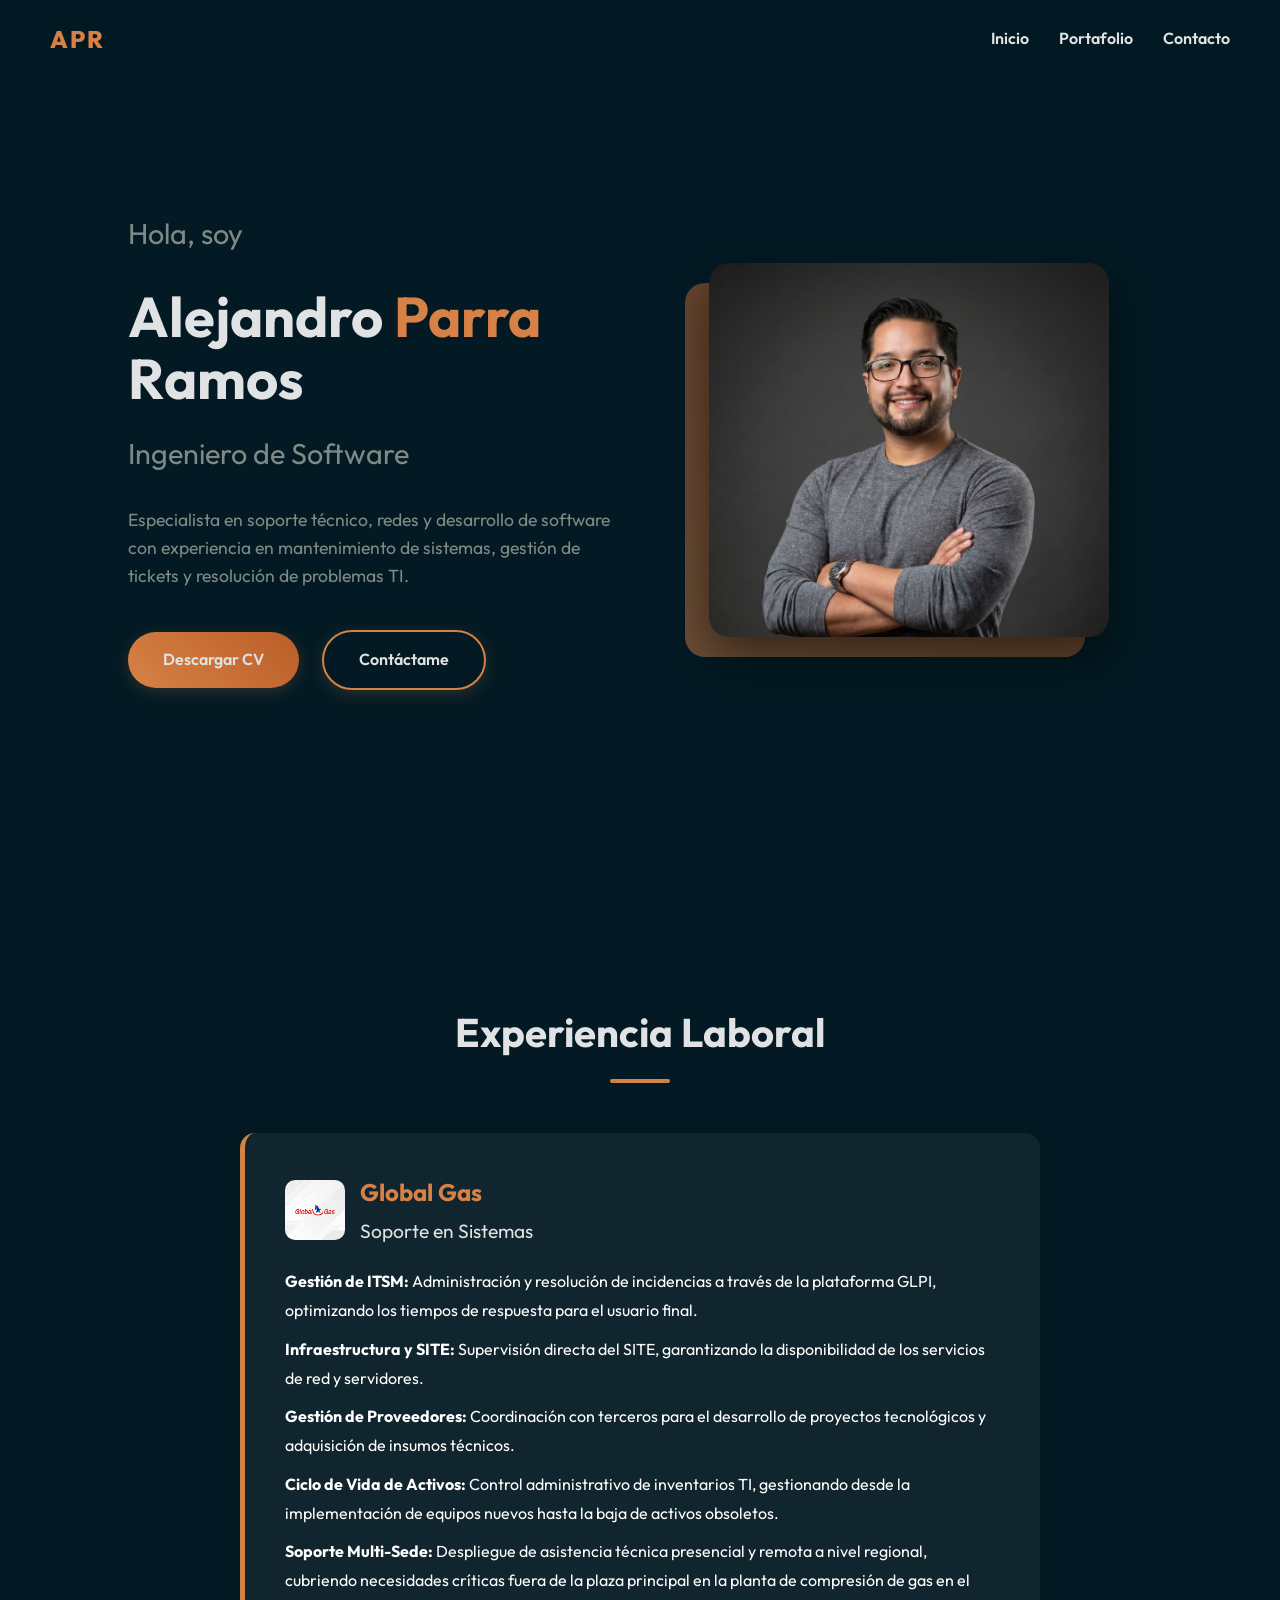
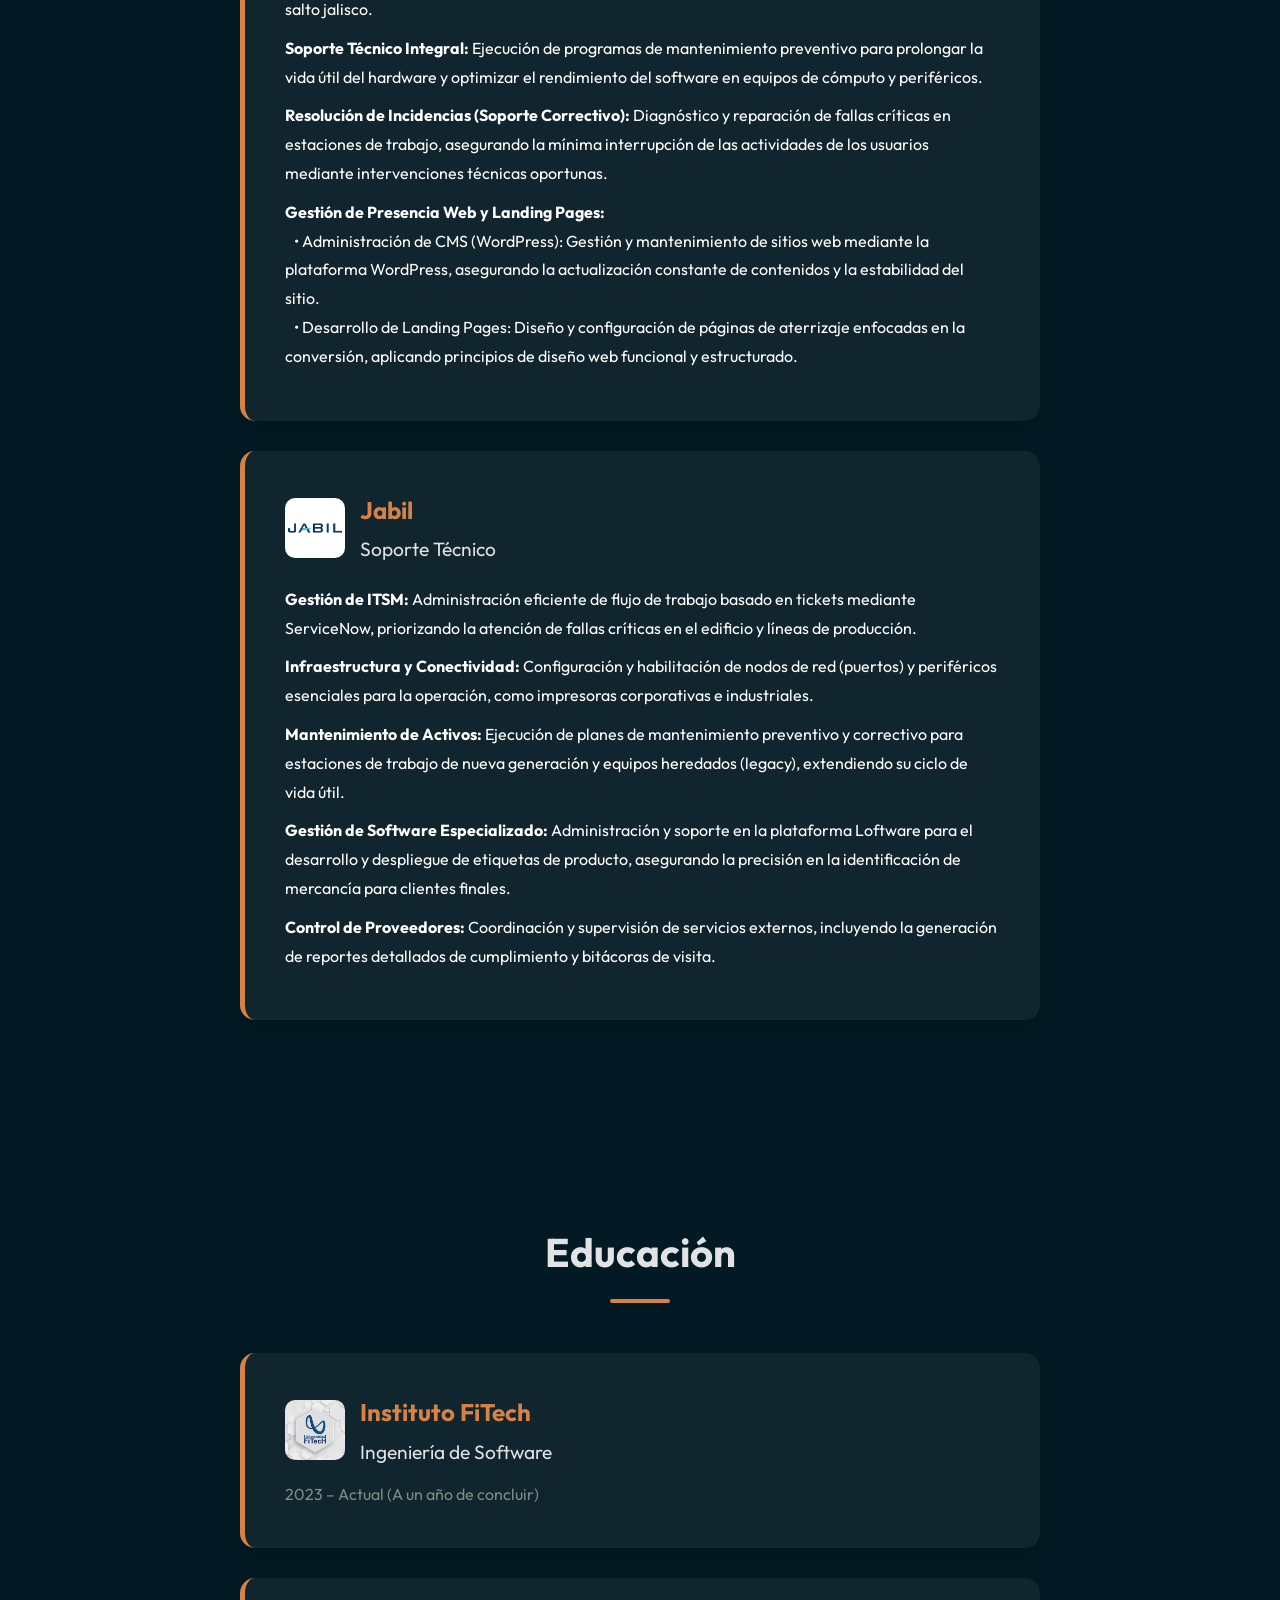
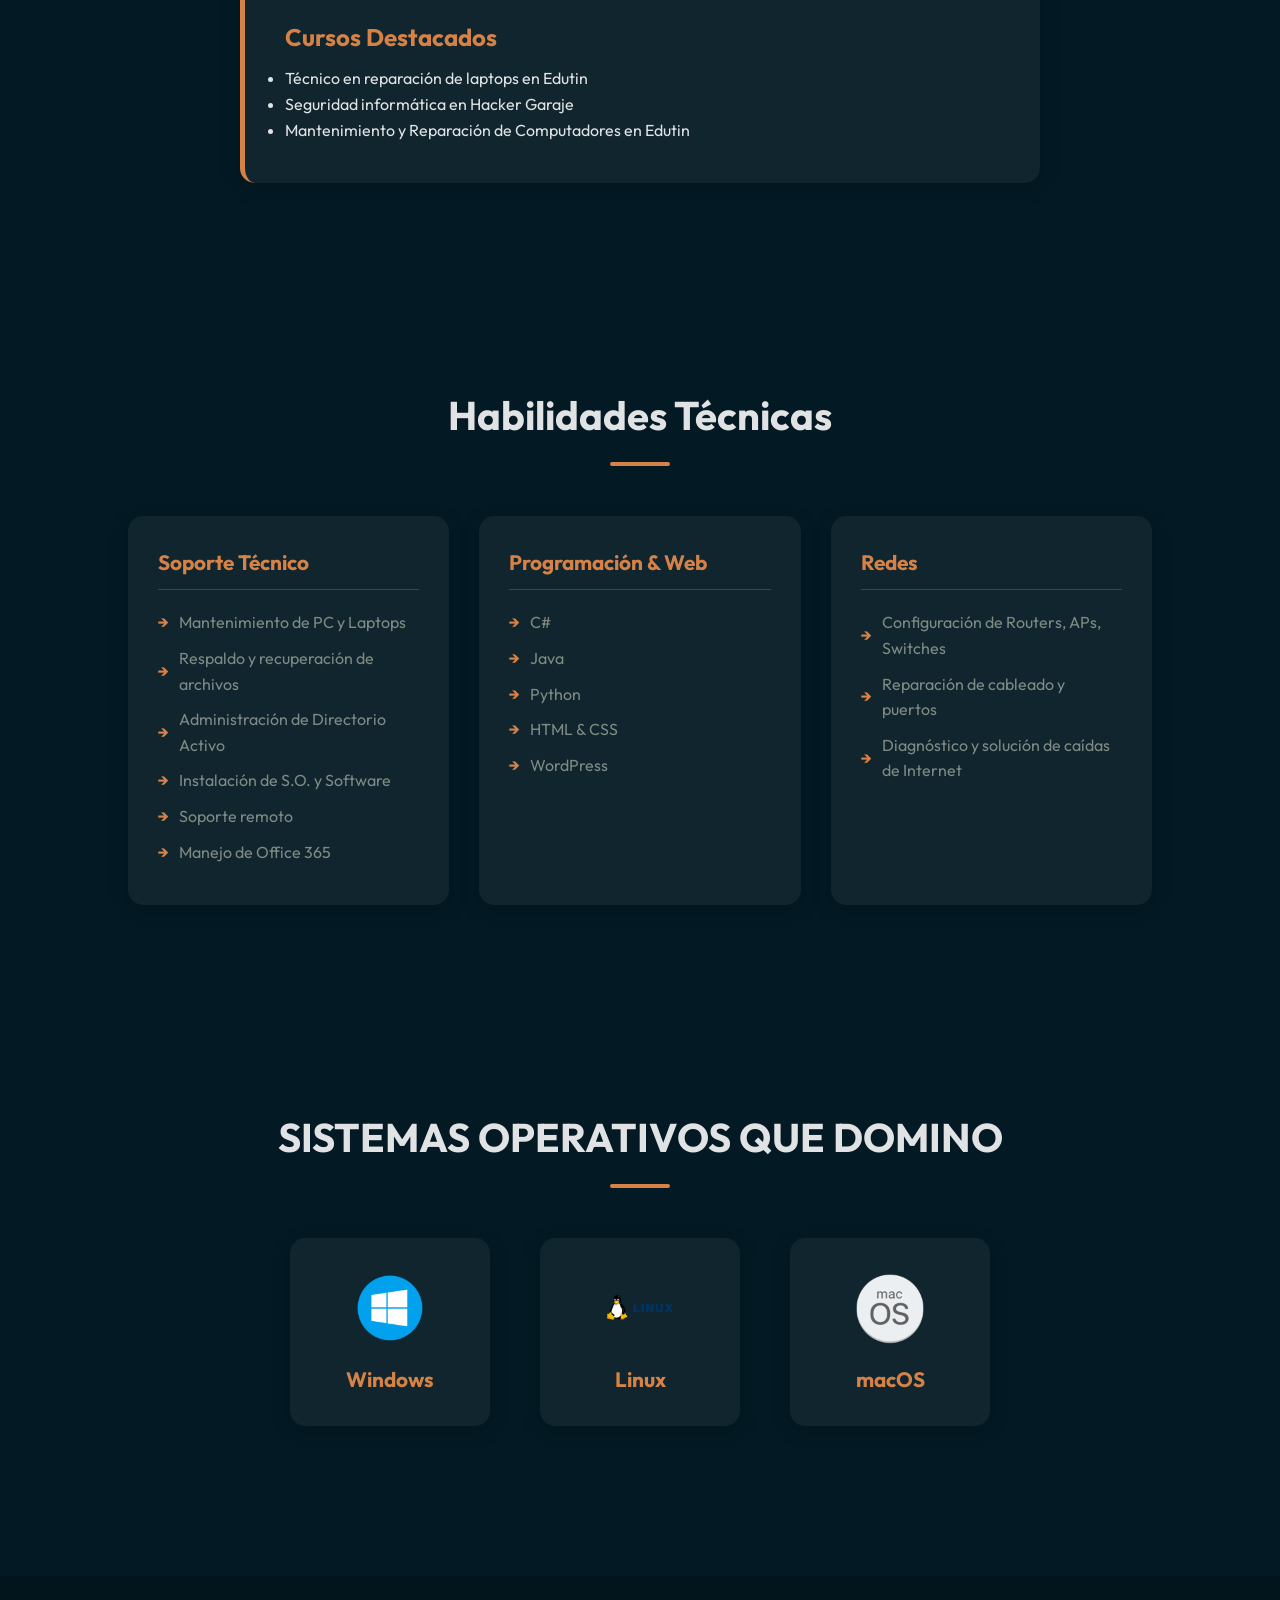
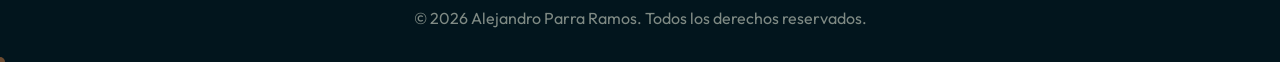
==== index.html @ 52eac0b2 "Add files via upload" ====
<!DOCTYPE html>
<html lang="es">

<head>
    <meta charset="UTF-8">
    <meta name="viewport" content="width=device-width, initial-scale=1.0">
    <title>Alejandro Parra Ramos | Ing. Software</title>
    <link rel="stylesheet" href="styles.css">
    <meta name="description" content="Curriculum Vitae y Portafolio de Alejandro Parra Ramos, Ingeniero de Software.">
</head>

<body>

    <!-- Navegación -->
    <header class="header">
        <a href="index.html" class="logo">APR</a>
        <nav class="nav">
            <a href="index.html">Inicio</a>
            <a href="proyectos.html">Portafolio</a>
            <a href="contacto.html">Contacto</a>
        </nav>
    </header>

    <!-- Hero Section -->
    <section class="hero" id="inicio">
        <div class="hero-content reveal-left">
            <h2>Hola, soy</h2>
            <h1>Alejandro <span>Parra</span> Ramos</h1>
            <h2>Ingeniero de Software</h2>
            <p>
                Especialista en soporte técnico, redes y desarrollo de software con experiencia
                en mantenimiento de sistemas, gestión de tickets y resolución de problemas TI.
            </p>
            <div class="hero-btns">
                <a href="media/AlejandroParraCV.pdf" download class="btn">Descargar CV</a>
                <a href="contacto.html" class="btn btn-outline">Contáctame</a>
            </div>
        </div>
        <div class="hero-image reveal-right">
            <img src="media/yo.jpeg" alt="Alejandro Parra Ramos">
        </div>
    </section>

    <!-- Experiencia Laboral -->
    <section class="section" id="experiencia">
        <h2 class="section-title reveal">Experiencia Laboral</h2>
        <div class="timeline">

            <div class="card reveal">
                <div style="display: flex; align-items: center; gap: 15px; margin-bottom: 20px;">
                    <img src="media/globalgas.jpg" alt="Global Gas"
                        style="width: 60px; height: 60px; border-radius: 10px; object-fit: cover;">
                    <div>
                        <h3 style="margin-bottom: 5px;">Global Gas</h3>
                        <h4 style="margin-bottom: 0;">Soporte en Sistemas</h4>
                    </div>
                </div>
                <ul style="color: #FFFFFF; list-style-type: none; margin-left: 0; line-height: 1.8;">
                    <li style="margin-bottom: 10px;"><strong>Gestión de ITSM:</strong> Administración y resolución de
                        incidencias a través de la plataforma GLPI, optimizando los tiempos de respuesta para el usuario
                        final.</li>
                    <li style="margin-bottom: 10px;"><strong>Infraestructura y SITE:</strong> Supervisión directa del
                        SITE, garantizando la disponibilidad de los servicios de red y servidores.</li>
                    <li style="margin-bottom: 10px;"><strong>Gestión de Proveedores:</strong> Coordinación con terceros
                        para el desarrollo de proyectos tecnológicos y adquisición de insumos técnicos.</li>
                    <li style="margin-bottom: 10px;"><strong>Ciclo de Vida de Activos:</strong> Control administrativo
                        de inventarios TI, gestionando desde la implementación de equipos nuevos hasta la baja de
                        activos obsoletos.</li>
                    <li style="margin-bottom: 10px;"><strong>Soporte Multi-Sede:</strong> Despliegue de asistencia
                        técnica presencial y remota a nivel regional, cubriendo necesidades críticas fuera de la plaza
                        principal en la planta de compresión de gas en el salto jalisco.</li>
                    <li style="margin-bottom: 10px;"><strong>Soporte Técnico Integral:</strong> Ejecución de programas
                        de mantenimiento preventivo para prolongar la vida útil del hardware y optimizar el rendimiento
                        del software en equipos de cómputo y periféricos.</li>
                    <li style="margin-bottom: 10px;"><strong>Resolución de Incidencias (Soporte Correctivo):</strong>
                        Diagnóstico y reparación de fallas críticas en estaciones de trabajo, asegurando la mínima
                        interrupción de las actividades de los usuarios mediante intervenciones técnicas oportunas.</li>
                    <li style="margin-bottom: 10px;"><strong>Gestión de Presencia Web y Landing Pages:</strong><br>
                        &nbsp;&nbsp;&nbsp;• Administración de CMS (WordPress): Gestión y mantenimiento de sitios web
                        mediante la plataforma WordPress, asegurando la actualización constante de contenidos y la
                        estabilidad del sitio.<br>
                        &nbsp;&nbsp;&nbsp;• Desarrollo de Landing Pages: Diseño y configuración de páginas de aterrizaje
                        enfocadas en la conversión, aplicando principios de diseño web funcional y estructurado.
                    </li>
                </ul>
            </div>

            <div class="card reveal">
                <div style="display: flex; align-items: center; gap: 15px; margin-bottom: 20px;">
                    <img src="media/jabil.png" alt="Jabil"
                        style="width: 60px; height: 60px; border-radius: 10px; object-fit: cover;">
                    <div>
                        <h3 style="margin-bottom: 5px;">Jabil</h3>
                        <h4 style="margin-bottom: 0;">Soporte Técnico</h4>
                    </div>
                </div>
                <ul style="color: #FFFFFF; list-style-type: none; margin-left: 0; line-height: 1.8;">
                    <li style="margin-bottom: 10px;"><strong>Gestión de ITSM:</strong> Administración eficiente de flujo
                        de trabajo basado en tickets mediante ServiceNow, priorizando la atención de fallas críticas en
                        el edificio y líneas de producción.</li>
                    <li style="margin-bottom: 10px;"><strong>Infraestructura y Conectividad:</strong> Configuración y
                        habilitación de nodos de red (puertos) y periféricos esenciales para la operación, como
                        impresoras corporativas e industriales.</li>
                    <li style="margin-bottom: 10px;"><strong>Mantenimiento de Activos:</strong> Ejecución de planes de
                        mantenimiento preventivo y correctivo para estaciones de trabajo de nueva generación y equipos
                        heredados (legacy), extendiendo su ciclo de vida útil.</li>
                    <li style="margin-bottom: 10px;"><strong>Gestión de Software Especializado:</strong> Administración
                        y soporte en la plataforma Loftware para el desarrollo y despliegue de etiquetas de producto,
                        asegurando la precisión en la identificación de mercancía para clientes finales.</li>
                    <li style="margin-bottom: 10px;"><strong>Control de Proveedores:</strong> Coordinación y supervisión
                        de servicios externos, incluyendo la generación de reportes detallados de cumplimiento y
                        bitácoras de visita.</li>
                </ul>
            </div>

        </div>
    </section>

    <!-- Educación y Cursos -->
    <section class="section" id="educacion">
        <h2 class="section-title reveal">Educación</h2>
        <div class="timeline">
            <div class="card reveal">
                <div style="display: flex; align-items: center; gap: 15px; margin-bottom: 15px;">
                    <img src="media/fitech.jpg" alt="Instituto FiTech"
                        style="width: 60px; height: 60px; border-radius: 10px; object-fit: cover;">
                    <div>
                        <h3 style="margin-bottom: 5px;">Instituto FiTech</h3>
                        <h4 style="margin-bottom: 0;">Ingeniería de Software</h4>
                    </div>
                </div>
                <p>2023 – Actual (A un año de concluir)</p>
            </div>

            <div class="card reveal">
                <h3>Cursos Destacados</h3>
                <ul>
                    <li>Técnico en reparación de laptops en Edutin</li>
                    <li>Seguridad informática en Hacker Garaje</li>
                    <li>Mantenimiento y Reparación de Computadores en Edutin</li>
                </ul>
            </div>
        </div>
    </section>

    <!-- Habilidades -->
    <section class="section" id="habilidades">
        <h2 class="section-title reveal">Habilidades Técnicas</h2>
        <div class="skills-container reveal">

            <div class="skill-category">
                <h3>Soporte Técnico</h3>
                <ul>
                    <li>Mantenimiento de PC y Laptops</li>
                    <li>Respaldo y recuperación de archivos</li>
                    <li>Administración de Directorio Activo</li>
                    <li>Instalación de S.O. y Software</li>
                    <li>Soporte remoto</li>
                    <li>Manejo de Office 365</li>
                </ul>
            </div>

            <div class="skill-category">
                <h3>Programación & Web</h3>
                <ul>
                    <li>C#</li>
                    <li>Java</li>
                    <li>Python</li>
                    <li>HTML & CSS</li>
                    <li>WordPress</li>
                </ul>
            </div>

            <div class="skill-category">
                <h3>Redes</h3>
                <ul>
                    <li>Configuración de Routers, APs, Switches</li>
                    <li>Reparación de cableado y puertos</li>
                    <li>Diagnóstico y solución de caídas de Internet</li>
                </ul>
            </div>

        </div>
    </section>

    <!-- Sistemas Operativos -->
    <section class="section" id="sistemas-operativos">
        <h2 class="section-title reveal">SISTEMAS OPERATIVOS QUE DOMINO</h2>
        <div class="reveal" style="display: flex; justify-content: center; gap: 50px; flex-wrap: wrap;">
            <div class="skill-category"
                style="display: flex; flex-direction: column; align-items: center; justify-content: center; width: 200px; text-align: center;">
                <img src="media/windowsos.png" alt="Windows OS"
                    style="width: 80px; height: 80px; object-fit: contain; margin-bottom: 15px;">
                <h3 style="margin-bottom: 0; border: none; padding: 0;">Windows</h3>
            </div>
            <div class="skill-category"
                style="display: flex; flex-direction: column; align-items: center; justify-content: center; width: 200px; text-align: center;">
                <img src="media/linux.png" alt="Linux OS"
                    style="width: 80px; height: 80px; object-fit: contain; margin-bottom: 15px;">
                <h3 style="margin-bottom: 0; border: none; padding: 0;">Linux</h3>
            </div>
            <div class="skill-category"
                style="display: flex; flex-direction: column; align-items: center; justify-content: center; width: 200px; text-align: center;">
                <img src="media/macos.png" alt="macOS"
                    style="width: 80px; height: 80px; object-fit: contain; margin-bottom: 15px;">
                <h3 style="margin-bottom: 0; border: none; padding: 0;">macOS</h3>
            </div>
        </div>
    </section>

    <!-- Footer -->
    <footer class="footer">
        <p>&copy; 2026 Alejandro Parra Ramos. Todos los derechos reservados.</p>
    </footer>

    <script src="script.js"></script>
</body>

</html>
---- styles.css ----
@import url('https://fonts.googleapis.com/css2?family=Outfit:wght@300;400;600;800&display=swap');

:root {
    --bg-color: #031A24;
    --text-light: #E0E2E3;
    --text-muted: #7F8A84;
    --accent-1: #D68246;
    --accent-2: #BB5E28;
}

* {
    margin: 0;
    padding: 0;
    box-sizing: border-box;
    cursor: url('media/cursor.png'), auto !important;
    font-family: 'Outfit', sans-serif;
}

body {
    background-color: var(--bg-color);
    color: var(--text-light);
    overflow-x: hidden;
    line-height: 1.6;
}

html {
    scroll-behavior: smooth;
}

/* Header */
.header {
    position: fixed;
    top: 0;
    width: 100%;
    padding: 20px 50px;
    display: flex;
    justify-content: space-between;
    align-items: center;
    background: rgba(3, 26, 36, 0.85);
    backdrop-filter: blur(10px);
    z-index: 1000;
    transition: all 0.3s ease;
}

.header .logo {
    font-size: 24px;
    font-weight: 800;
    color: var(--accent-1);
    text-decoration: none;
    letter-spacing: 2px;
}

.nav {
    display: flex;
    gap: 30px;
}

.nav a {
    color: var(--text-light);
    text-decoration: none;
    font-weight: 600;
    font-size: 16px;
    transition: color 0.3s ease;
    position: relative;
}

.nav a::after {
    content: '';
    position: absolute;
    bottom: -5px;
    left: 0;
    width: 0%;
    height: 2px;
    background: var(--accent-1);
    transition: width 0.3s ease;
}

.nav a:hover {
    color: var(--accent-1);
}

.nav a:hover::after {
    width: 100%;
}

/* Hero Section */
.hero {
    min-height: 100vh;
    display: flex;
    align-items: center;
    justify-content: center;
    padding: 100px 10%;
    gap: 50px;
}

.hero-content {
    flex: 1;
}

.hero-content h1 {
    font-size: 3.5rem;
    line-height: 1.1;
    margin-bottom: 20px;
}

.hero-content h1 span {
    color: var(--accent-1);
}

.hero-content h2 {
    font-size: 1.8rem;
    color: var(--text-muted);
    margin-bottom: 30px;
    font-weight: 400;
}

.hero-content p {
    font-size: 1.1rem;
    color: var(--text-muted);
    margin-bottom: 40px;
    max-width: 600px;
}

.btn {
    display: inline-block;
    padding: 15px 35px;
    background: linear-gradient(45deg, var(--accent-1), var(--accent-2));
    color: var(--text-light);
    text-decoration: none;
    font-weight: 600;
    border-radius: 30px;
    transition: transform 0.3s ease, box-shadow 0.3s ease, background 0.3s ease;
    border: none;
    cursor: url('media/cursor.png'), pointer !important;
    box-shadow: 0 4px 15px rgba(214, 130, 70, 0.2);
}

.btn:hover {
    transform: translateY(-5px);
    box-shadow: 0 10px 20px rgba(214, 130, 70, 0.3);
}

.btn-outline {
    background: transparent;
    border: 2px solid var(--accent-1);
    margin-left: 20px;
}

.btn-outline:hover {
    background: var(--accent-1);
    box-shadow: 0 10px 20px rgba(214, 130, 70, 0.3);
}

.hero-image {
    flex: 1;
    display: flex;
    justify-content: center;
    position: relative;
}

.hero-image img {
    width: 100%;
    max-width: 400px;
    border-radius: 20px;
    box-shadow: 0 20px 50px rgba(0,0,0,0.5);
    z-index: 2;
    transition: transform 0.5s ease;
}

.hero-image img:hover {
    transform: scale(1.02) rotate(-2deg);
}

.hero-image::before {
    content: '';
    position: absolute;
    width: 100%;
    max-width: 400px;
    height: 100%;
    background: linear-gradient(45deg, var(--accent-1), var(--accent-2));
    border-radius: 20px;
    top: 20px;
    left: 20px;
    z-index: 1;
    opacity: 0.5;
}

/* Sections */
.section {
    padding: 100px 10%;
}

.section-title {
    font-size: 2.5rem;
    color: var(--text-light);
    margin-bottom: 50px;
    text-align: center;
    position: relative;
}

.section-title::after {
    content: '';
    display: block;
    width: 60px;
    height: 4px;
    background: var(--accent-1);
    margin: 15px auto 0;
    border-radius: 2px;
}

/* Cards (Experience & Education) */
.timeline {
    display: flex;
    flex-direction: column;
    gap: 30px;
    max-width: 800px;
    margin: 0 auto;
}

.card {
    background: rgba(127, 138, 132, 0.1);
    padding: 40px;
    border-radius: 15px;
    border-left: 5px solid var(--accent-1);
    transition: transform 0.3s ease, background 0.3s ease, box-shadow 0.3s ease;
    box-shadow: 0 5px 20px rgba(0, 0, 0, 0.2);
}

.card:hover {
    transform: translateY(-10px);
    background: rgba(127, 138, 132, 0.2);
}

.card h3 {
    font-size: 1.5rem;
    color: var(--accent-1);
    margin-bottom: 10px;
}

.card h4 {
    font-size: 1.2rem;
    color: var(--text-light);
    margin-bottom: 15px;
    font-weight: 400;
}

.card p {
    color: var(--text-muted);
}

/* Skills Layout */
.skills-container {
    display: grid;
    grid-template-columns: repeat(auto-fit, minmax(250px, 1fr));
    gap: 30px;
}

.skill-category {
    background: rgba(127, 138, 132, 0.1);
    padding: 30px;
    border-radius: 15px;
    transition: transform 0.3s ease, box-shadow 0.3s ease;
    box-shadow: 0 5px 20px rgba(0, 0, 0, 0.2);
}

.skill-category:hover {
    transform: translateY(-5px);
    box-shadow: 0 8px 25px rgba(0, 0, 0, 0.3);
}

.skill-category h3 {
    color: var(--accent-1);
    margin-bottom: 20px;
    font-size: 1.3rem;
    border-bottom: 1px solid rgba(214, 130, 70, 0.3);
    padding-bottom: 10px;
}

.skill-category ul {
    list-style: none;
}

.skill-category ul li {
    margin-bottom: 10px;
    color: var(--text-muted);
    display: flex;
    align-items: center;
}

.skill-category ul li::before {
    content: '→';
    color: var(--accent-1);
    margin-right: 10px;
    font-weight: bold;
}

/* Contact Section & Portfolio Layout */
.grid-2 {
    display: grid;
    grid-template-columns: 1fr 1fr;
    gap: 50px;
}

.contact-info {
    font-size: 1.2rem;
}

.contact-info p {
    margin-bottom: 20px;
    display: flex;
    align-items: center;
    gap: 15px;
}

.contact-info i {
    color: var(--accent-1);
    font-size: 1.5rem;
}

/* Contact Form */
.form-group {
    margin-bottom: 20px;
}

.form-control {
    width: 100%;
    padding: 15px;
    background: rgba(255, 255, 255, 0.05);
    border: 1px solid rgba(127, 138, 132, 0.3);
    border-radius: 8px;
    color: var(--text-light);
    font-size: 1rem;
    transition: border-color 0.3s ease, box-shadow 0.3s ease;
    box-shadow: 0 4px 15px rgba(0, 0, 0, 0.1);
}

.form-control:focus {
    outline: none;
    border-color: var(--accent-1);
}

textarea.form-control {
    height: 150px;
    resize: vertical;
}

/* Footer */
.footer {
    text-align: center;
    padding: 30px;
    background: rgba(0,0,0,0.2);
    color: var(--text-muted);
    margin-top: 50px;
}

/* Animations */
.reveal {
    opacity: 0;
    transform: translateY(50px);
    transition: all 0.8s ease;
}

.reveal.active {
    opacity: 1;
    transform: translateY(0);
}

.reveal-left {
    opacity: 0;
    transform: translateX(-50px);
    transition: all 0.8s ease;
}

.reveal-left.active {
    opacity: 1;
    transform: translateX(0);
}

.reveal-right {
    opacity: 0;
    transform: translateX(50px);
    transition: all 0.8s ease;
}

.reveal-right.active {
    opacity: 1;
    transform: translateX(0);
}

/* Responsive */
@media (max-width: 900px) {
    .hero {
        flex-direction: column;
        text-align: center;
        padding-top: 150px;
    }
    
    .hero-content h1 {
        font-size: 2.8rem;
    }
    
    .hero-image::before {
        display: none;
    }
    
    .grid-2 {
        grid-template-columns: 1fr;
    }
}

@media (max-width: 600px) {
    .header {
        padding: 20px;
        flex-direction: column;
        gap: 15px;
    }
}
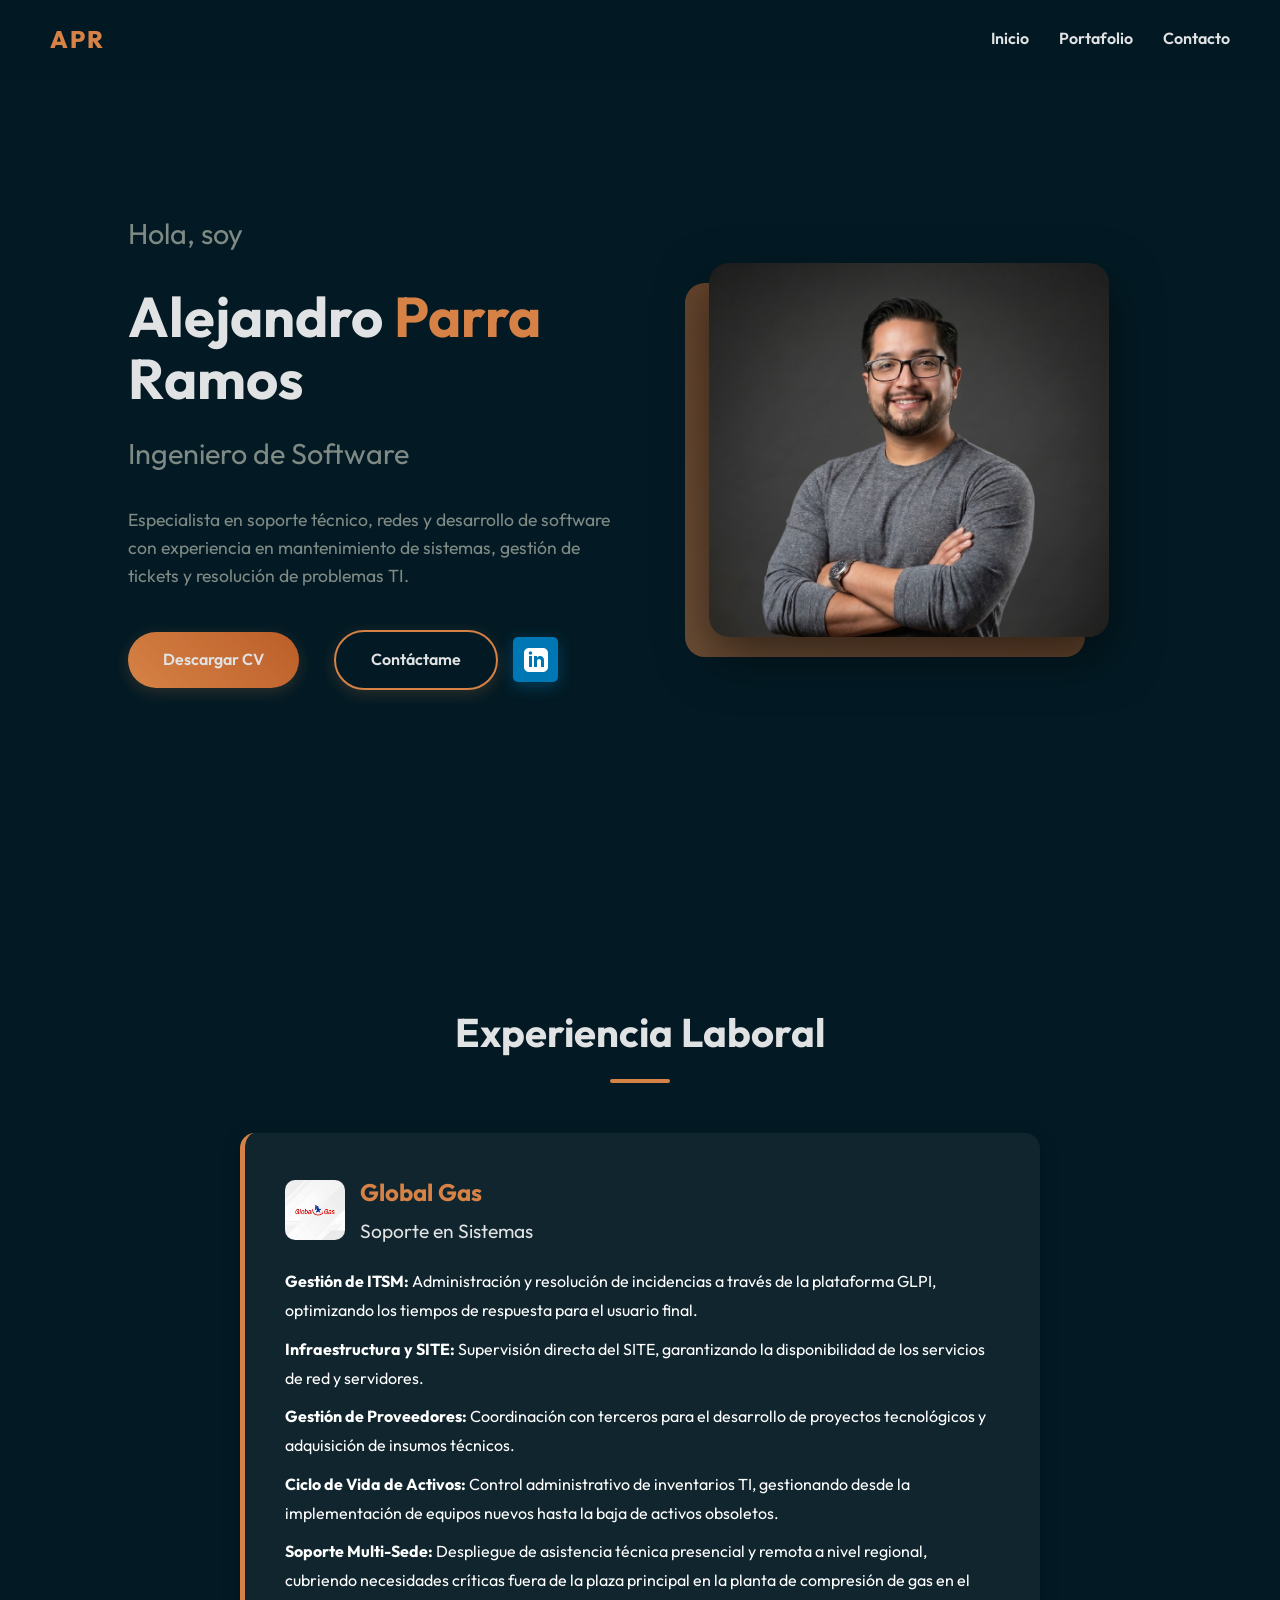
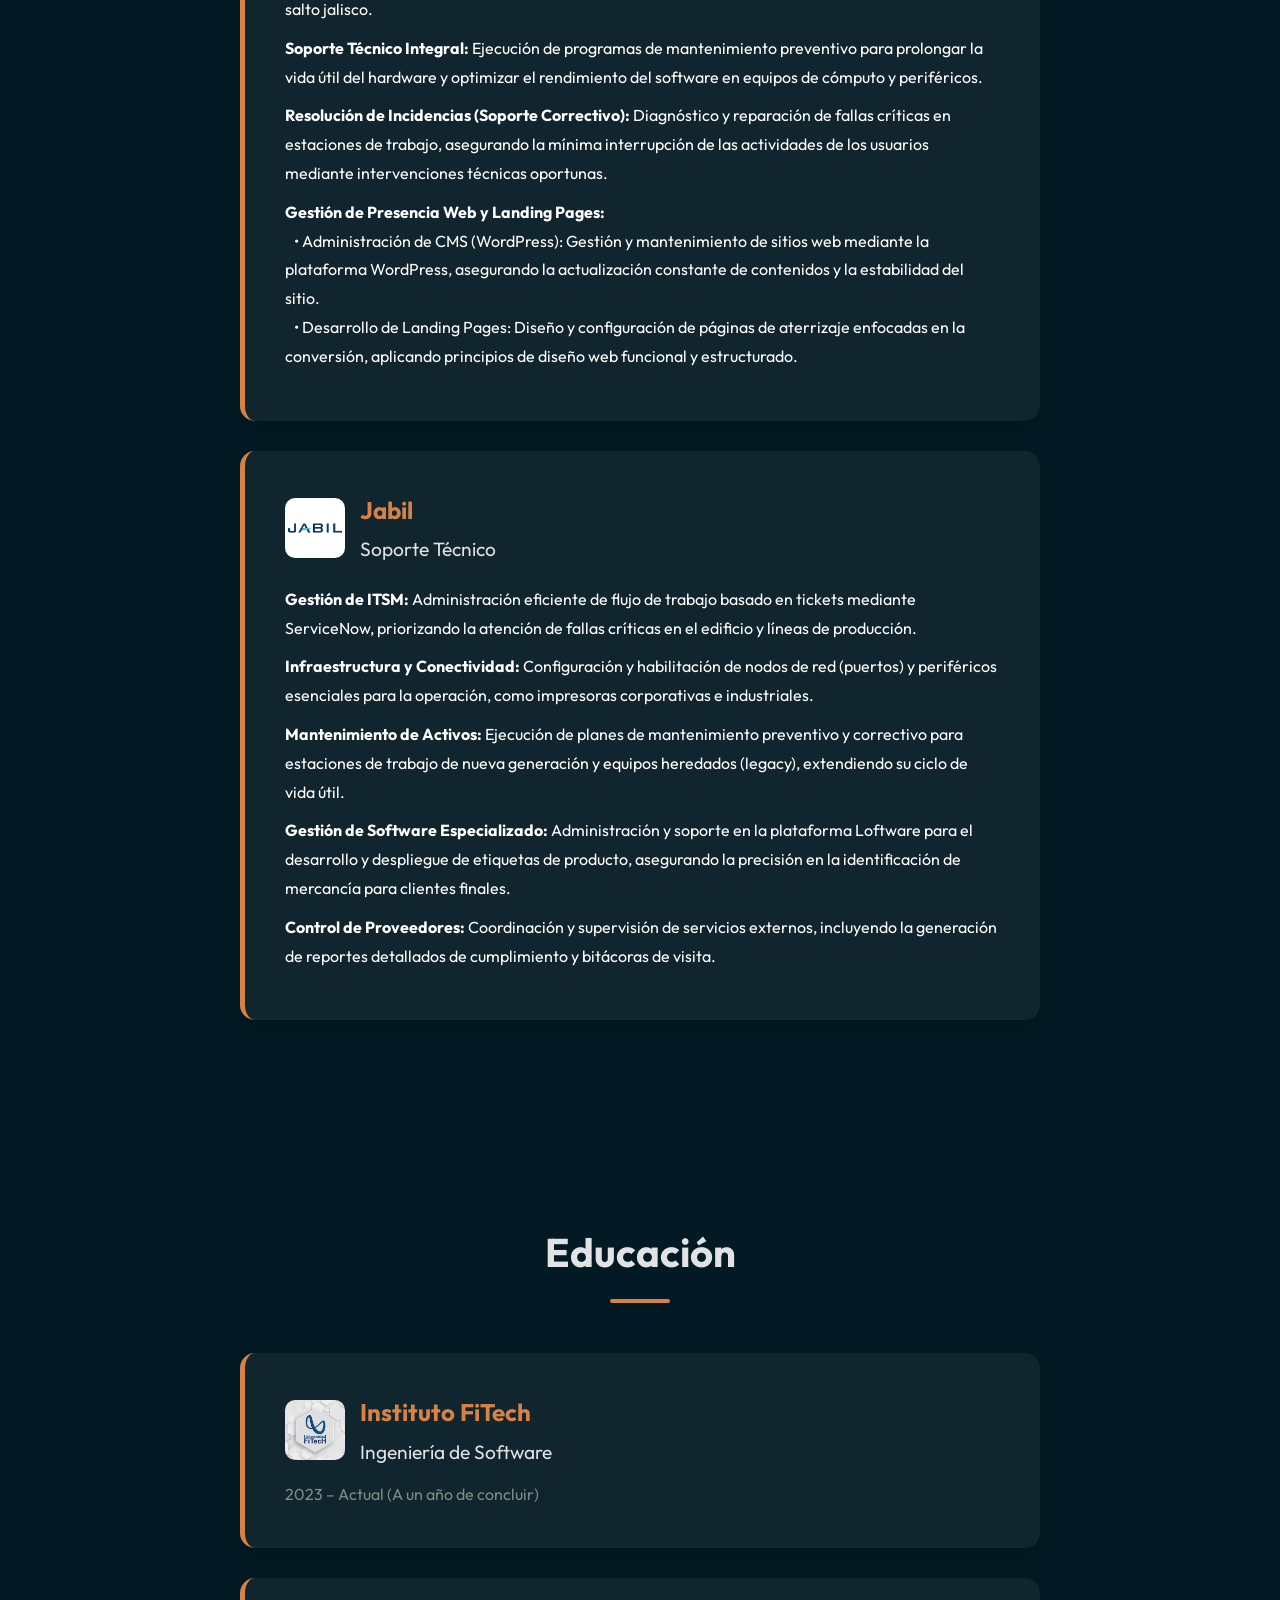
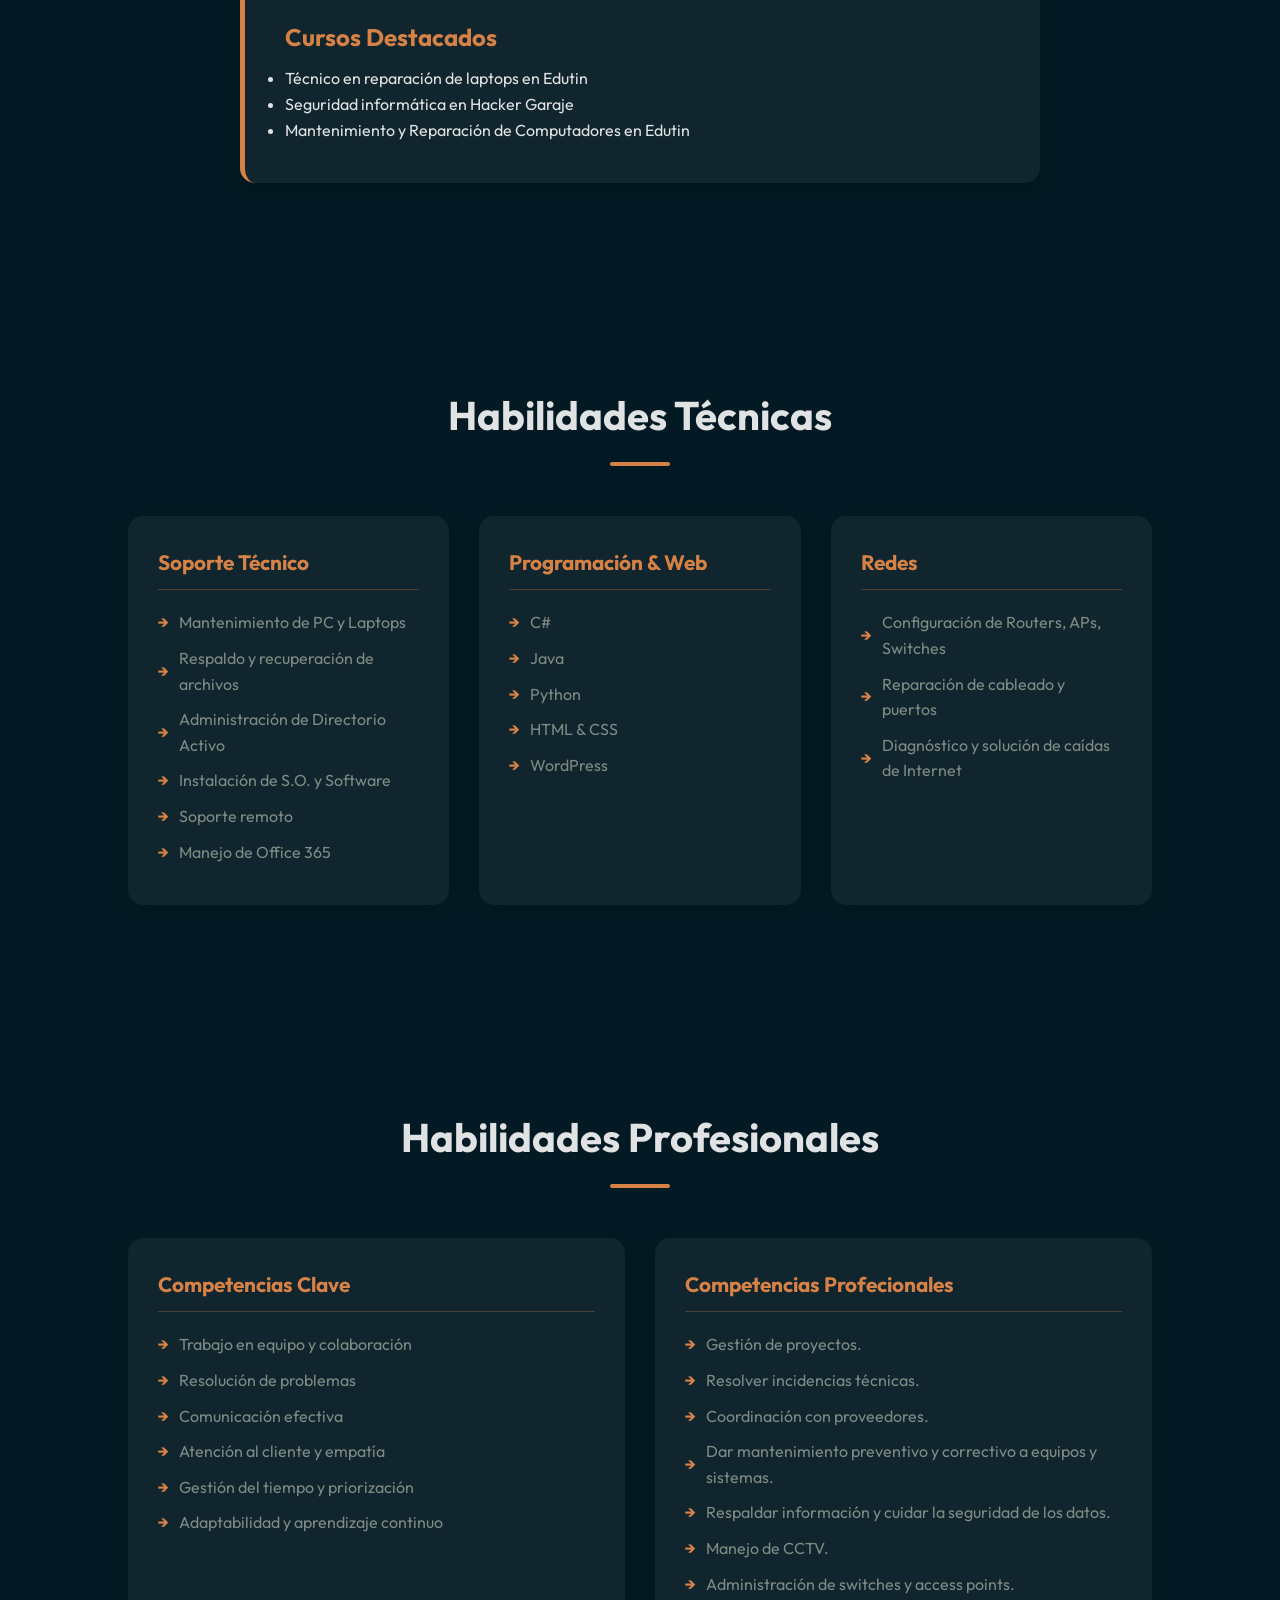
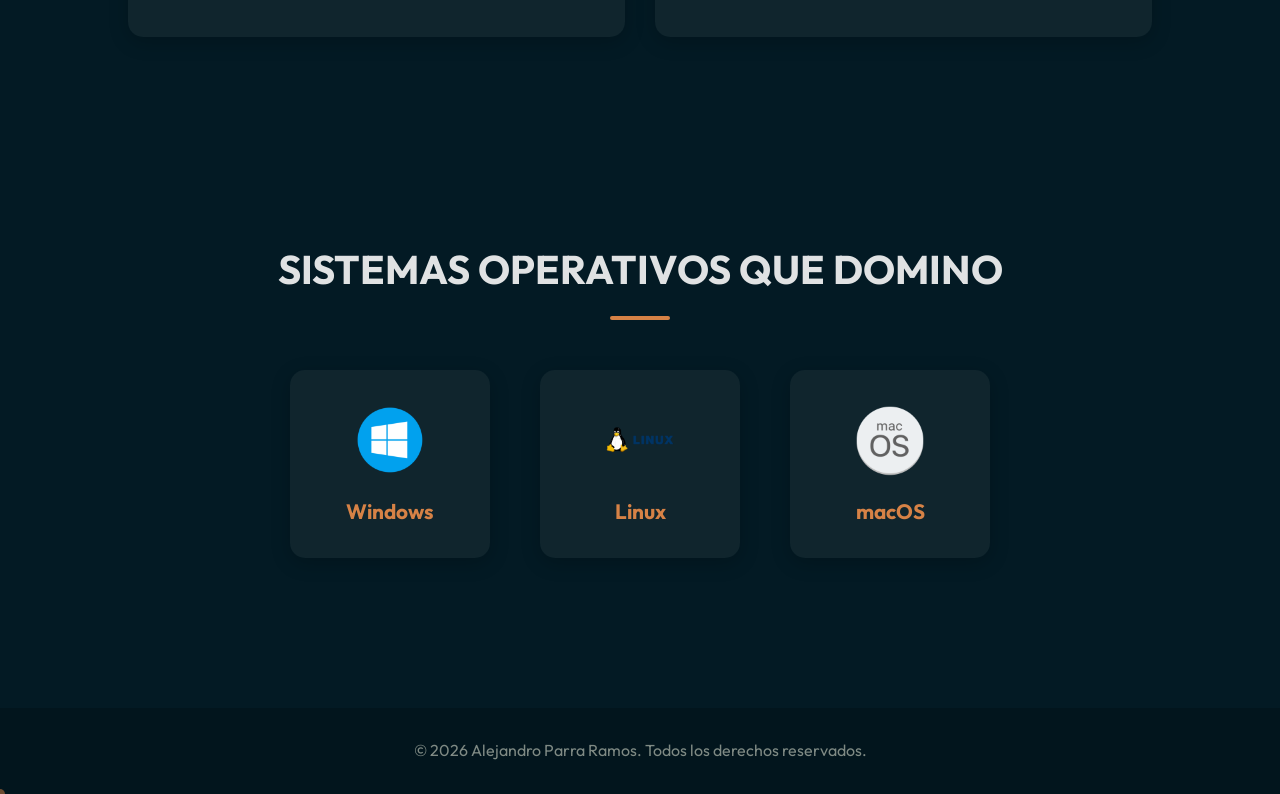
==== commit 36a3806c: "Add files via upload" ====
--- a/index.html
+++ b/index.html
@@ -31,9 +31,20 @@
                 Especialista en soporte técnico, redes y desarrollo de software con experiencia
                 en mantenimiento de sistemas, gestión de tickets y resolución de problemas TI.
             </p>
-            <div class="hero-btns">
+            <div class="hero-btns" style="display: flex; gap: 15px; align-items: center; flex-wrap: wrap;">
                 <a href="media/AlejandroParraCV.pdf" download class="btn">Descargar CV</a>
                 <a href="contacto.html" class="btn btn-outline">Contáctame</a>
+                <a href="https://www.linkedin.com/in/alejandro-parra-ramos-2428a6340" target="_blank"
+                    rel="noopener noreferrer"
+                    style="display: inline-flex; align-items: center; justify-content: center; width: 45px; height: 45px; background: #0077b5; border-radius: 5px; color: white; text-decoration: none; transition: transform 0.3s ease; box-shadow: 0 4px 15px rgba(0, 119, 181, 0.4);"
+                    onmouseover="this.style.transform='translateY(-5px)'"
+                    onmouseout="this.style.transform='translateY(0)'">
+                    <svg xmlns="http://www.w3.org/2000/svg" width="24" height="24" viewBox="0 0 24 24"
+                        fill="currentColor">
+                        <path
+                            d="M19 0h-14c-2.761 0-5 2.239-5 5v14c0 2.761 2.239 5 5 5h14c2.762 0 5-2.239 5-5v-14c0-2.761-2.238-5-5-5zm-11 19h-3v-11h3v11zm-1.5-12.268c-.966 0-1.75-.79-1.75-1.764s.784-1.764 1.75-1.764 1.75.79 1.75 1.764-.783 1.764-1.75 1.764zm13.5 12.268h-3v-5.604c0-3.368-4-3.113-4 0v5.604h-3v-11h3v1.765c1.396-2.586 7-2.777 7 2.476v6.759z" />
+                    </svg>
+                </a>
             </div>
         </div>
         <div class="hero-image reveal-right">
@@ -183,6 +194,37 @@
         </div>
     </section>
 
+    <!-- Habilidades Profesionales -->
+    <section class="section" id="habilidades-profesionales">
+        <h2 class="section-title reveal">Habilidades Profesionales</h2>
+        <div class="skills-container reveal">
+            <div class="skill-category">
+                <h3>Competencias Clave</h3>
+                <ul>
+                    <li>Trabajo en equipo y colaboración</li>
+                    <li>Resolución de problemas</li>
+                    <li>Comunicación efectiva</li>
+                    <li>Atención al cliente y empatía</li>
+                    <li>Gestión del tiempo y priorización</li>
+                    <li>Adaptabilidad y aprendizaje continuo</li>
+                </ul>
+            </div>
+
+            <div class="skill-category">
+                <h3>Competencias Profecionales</h3>
+                <ul>
+                    <li>Gestión de proyectos.</li>
+                    <li>Resolver incidencias técnicas.</li>
+                    <li>Coordinación con proveedores.</li>
+                    <li>Dar mantenimiento preventivo y correctivo a equipos y sistemas.</li>
+                    <li>Respaldar información y cuidar la seguridad de los datos.</li>
+                    <li>Manejo de CCTV.</li>
+                    <li>Administración de switches y access points.</li>
+                </ul>
+            </div>
+        </div>
+    </section>
+
     <!-- Sistemas Operativos -->
     <section class="section" id="sistemas-operativos">
         <h2 class="section-title reveal">SISTEMAS OPERATIVOS QUE DOMINO</h2>
